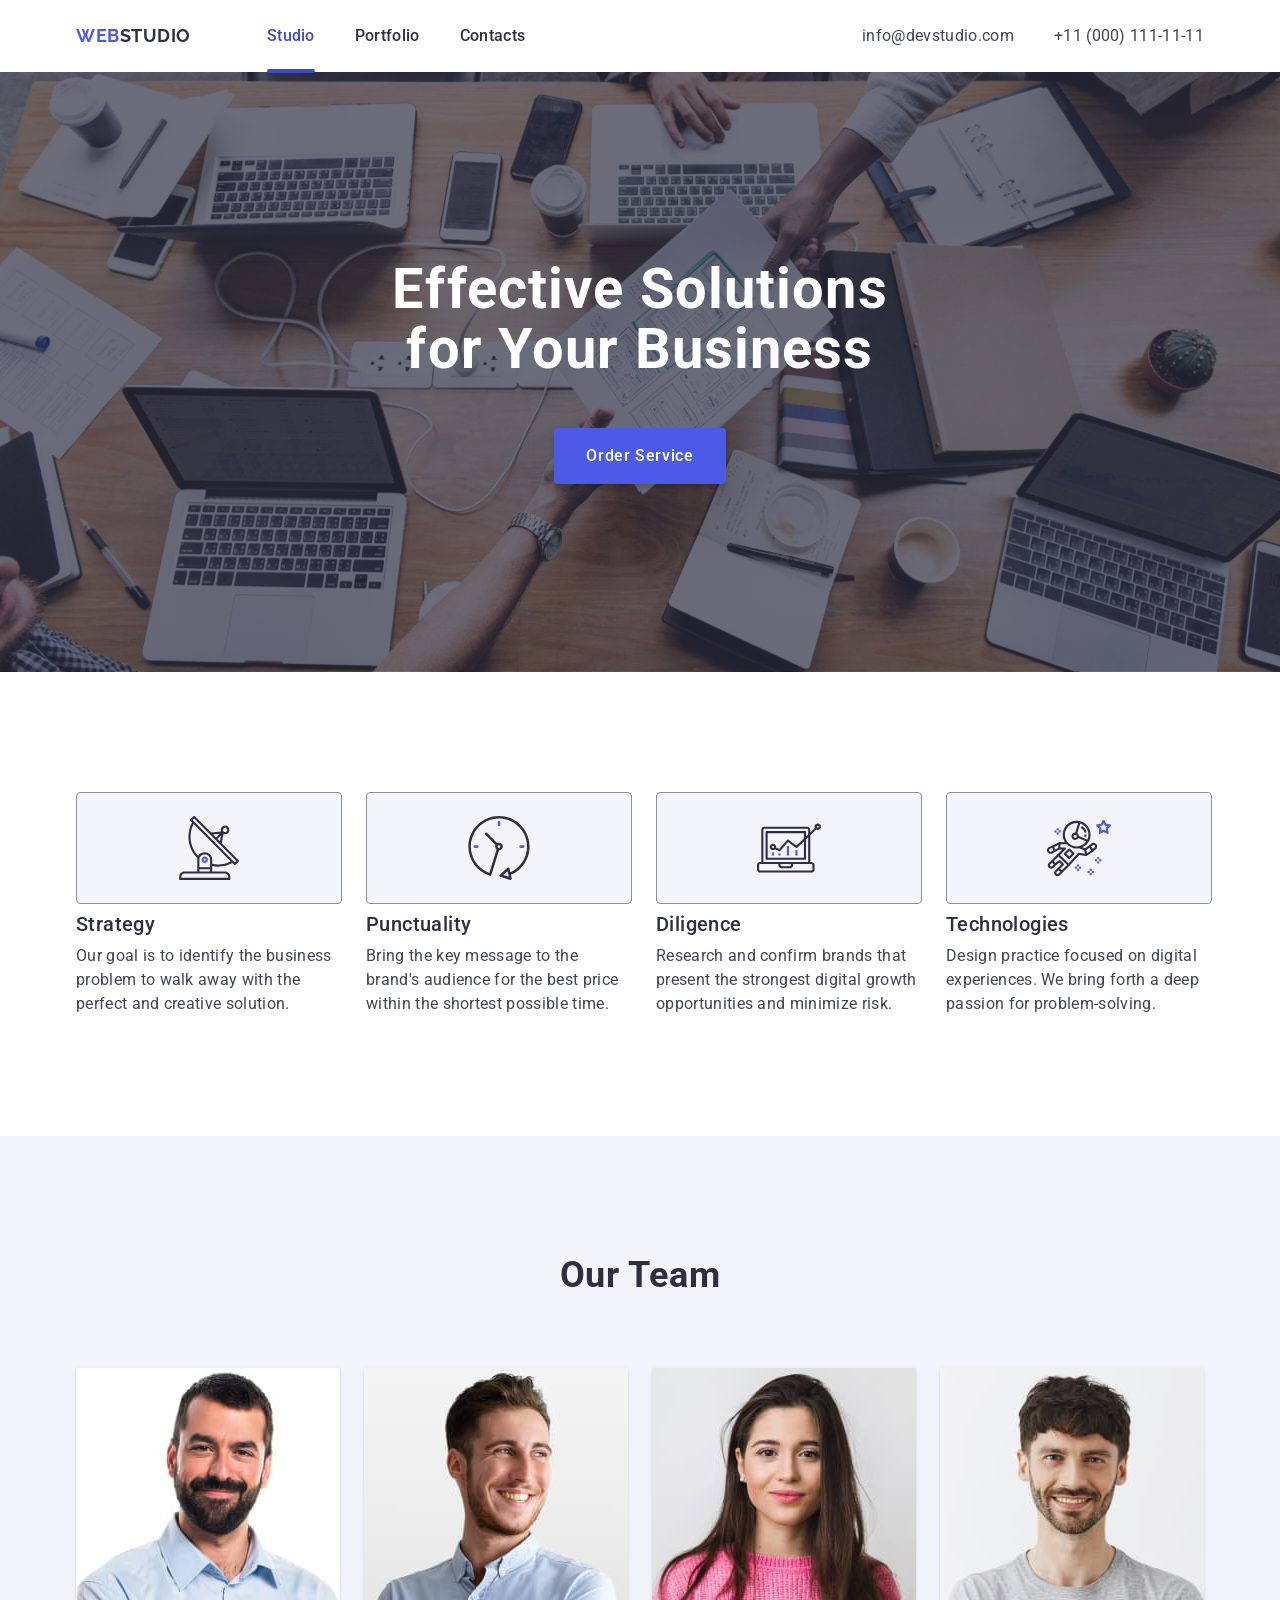
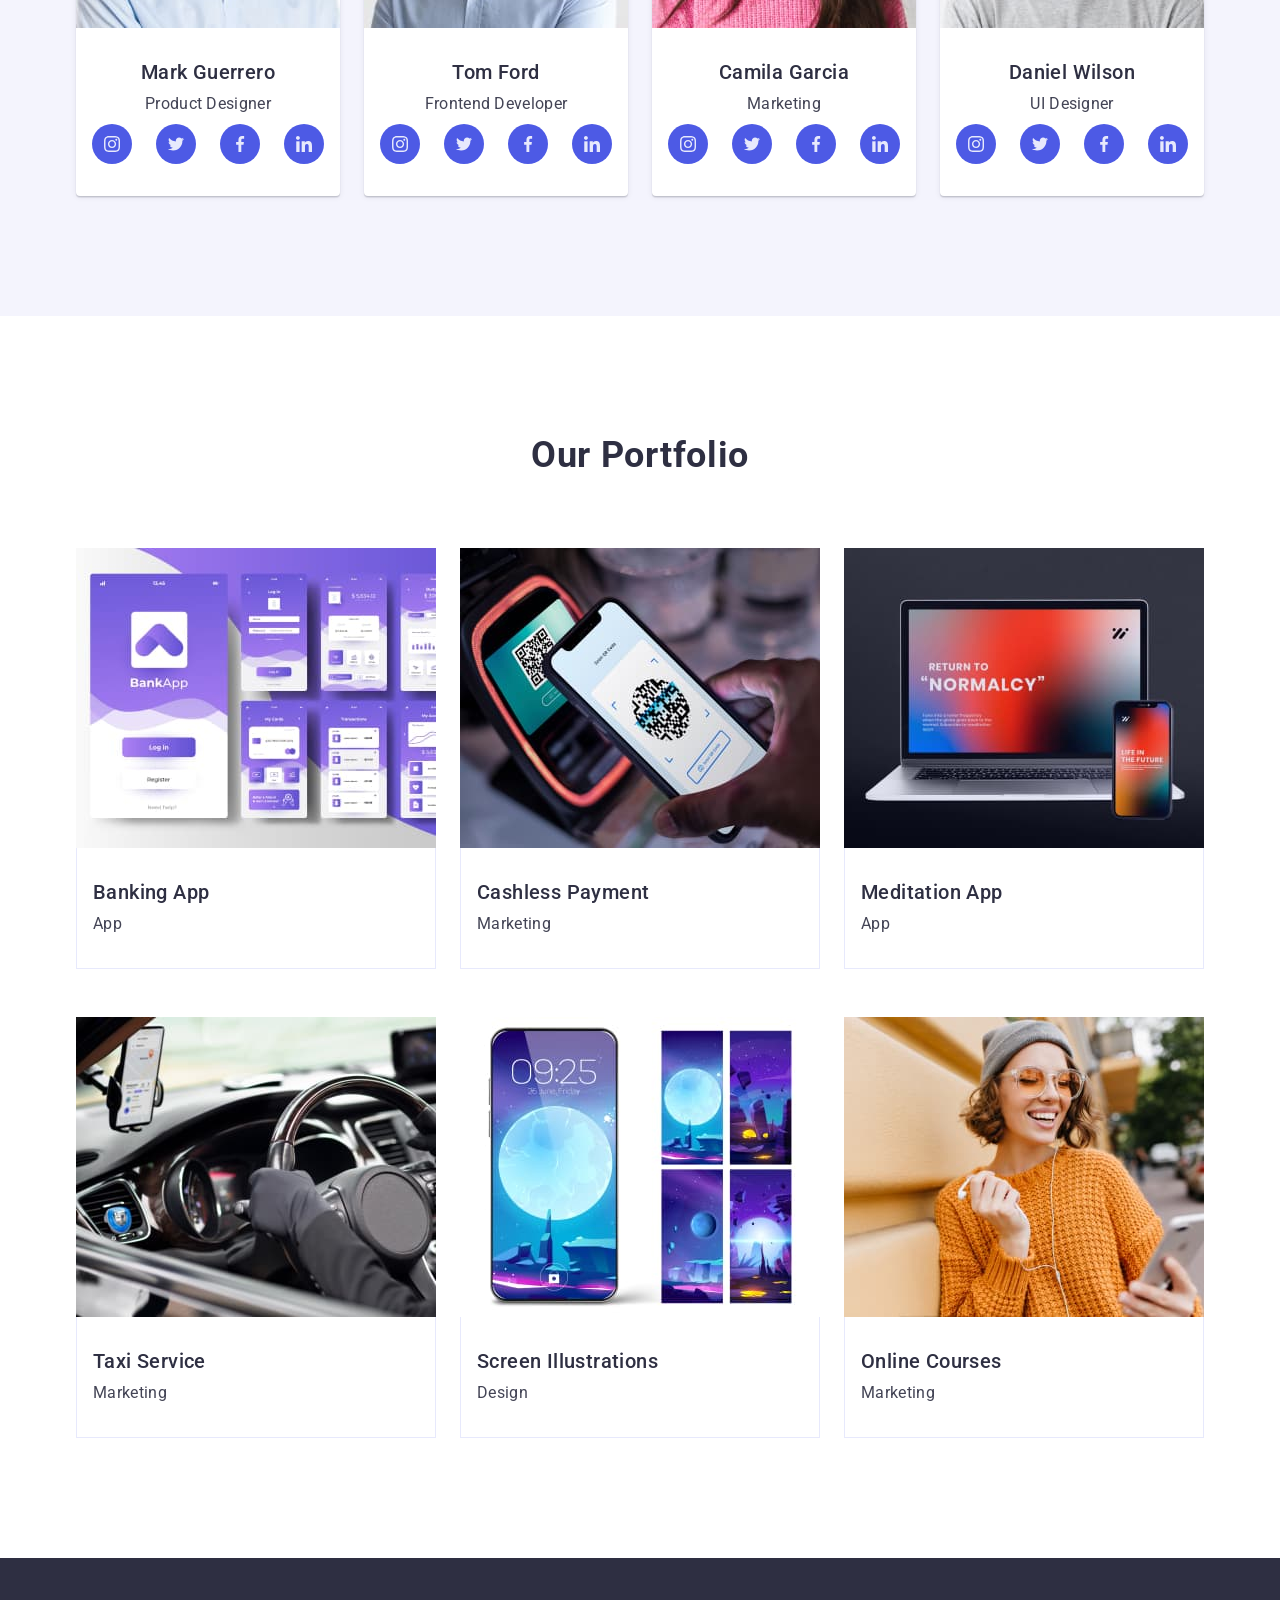
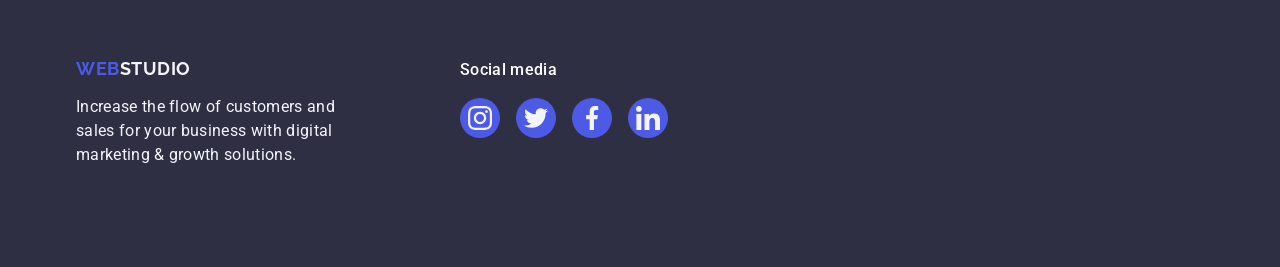
==== index.html @ c5cb3201 "test" ====
<!DOCTYPE html>
<html lang="en">
  <head>
    <meta charset="UTF-8" />
    <meta name="viewport" content="width=device-width, initial-scale=1.0" />
    <title>Websudio</title>
    <!--Fonts-->
    <link rel="preconnect" href="https://fonts.googleapis.com" />
    <link rel="preconnect" href="https://fonts.gstatic.com" crossorigin />
    <link
      href="https://fonts.googleapis.com/css2?family=Raleway:wght@700&family=Roboto:wght@400;500;700&display=swap"
      rel="stylesheet"
    />
    <!-- END Fonts-->
    <!--NORMILIZE-->
    <link
      rel="stylesheet"
      href="https://cdnjs.cloudflare.com/ajax/libs/modern-normalize/2.0.0/modern-normalize.min.css"
    />
    <!--END NORMILIZE-->
    <!--STYLES-->
    <link rel="stylesheet" href="./css/styles.css" />
    <!--END STYLES-->
  </head>

  <body>
    <!--HEADER START-->
    <header class="header">
      <div class="container header-inner">
          <nav class="header-nav">
            <a class="logo link" href="./index.html"
              >Web<span class="logo-accent">Studio</span></a
            >
            <ul class="header-nav-menu">
              <li class="nav-list">
                <a class="nav-link current" href="./index.html">Studio</a>
              </li>
              <li class="nav-list">
                <a class="nav-link" href="#">Portfolio</a>
              </li>
              <li class="nav-list"><a class="nav-link" href="#">Contacts</a></li>
            </ul>
          </nav>

          
              <ul class="header-contacts contacts-list">
                <li class="contacts-item">
                  <a class="contacts-link" href="mailto:info@devstudio.com"
                    >info@devstudio.com</a>
                  
                </li>
                <li class="contacts-item">
                  <a class="contacts-link" href="tel:+110001111111"
                    >+11 (000) 111-11-11</a>
                </li>
              </ul>
          
      </div>
    </header>
    <!--HEADER END-->
    <!--HERO 1 START-->
    <main>
      <section class="hero-section">
        <div class="container">
          <h1 class="hero-title">Effective Solutions for Your Business</h1>
          <button type="button" class="button-hero">Order Service</button>
        </div>
      </section>
      <!--HERO 1 END-->

      <!--BENEFITS 2 START-->
      <section class="benefits-section section">
        <div class="container benefits-inner">
            <h2 class="benefits-title visually-hidden">Our benefits</h2>
            <ul class="benefits-list">

              <li class="benefits-item">
                <div class="benefits-link"><svg class="benefits-icon" width="64" height="64"><use href="./images/icons.svg#icon-antenna"></use></svg></div>
                <h3 class="benefits-subtitle">Strategy</h3>
                <p class="benefits-text">
                  Our goal is to identify the business problem to walk away with
                  the perfect and creative solution.
                </p>
               
              </li>
              <li class="benefits-item">
                <div class="benefits-link"><svg class="benefits-icon" width="64" height="64"><use href="./images/icons.svg#icon-clock"></use></svg></div>
                <h3 class="benefits-subtitle">Punctuality</h3>
                <p class="benefits-text">
                  Bring the key message to the brand's audience for the best
                  price within the shortest possible time.
                </p>
              </li>
              <li class="benefits-item">
                <div class="benefits-link"><svg class="benefits-icon" width="64" height="64"><use href="./images/icons.svg#icon-diagram"></use></svg></div>
                <h3 class="benefits-subtitle">Diligence</h3>
                <p class="benefits-text">
                  Research and confirm brands that present the strongest digital
                  growth opportunities and minimize risk.
                </p>
              </li>
              <li class="benefits-item">
                <div class="benefits-link"><svg class="benefits-icon" width="64" height="64"><use href="./images/icons.svg#icon-astronaut"></use></svg></div>
                <h3 class="benefits-subtitle">Technologies</h3>
                <p class="benefits-text">
                  Design practice focused on digital experiences. We bring forth
                  a deep passion for problem-solving.
                </p>
              </li>
            </ul>
        </div>
      </section>
      <!--BENEFITS 2 END-->

      <!--TEAM 3 START-->
      <section class="team-section section">
        <div class="container team-inner">
            <h2 class="team-title">Our Team</h2>
              <ul class="team-list">
                <li class="team-item team">
                  <img
                    src="./images/team/man-in-shirt.jpg"
                    alt="designer"
                    width="264"
                  />
                  <div class="team-box">
                    <h3 class="team-subtitle">Mark Guerrero</h3>
                      <p class="team-text">Product Designer</p>

                      <ul class="socials-list">
                        <li class="social-item">
                            <a class="socials-link" href="#" target="blank">
                              <svg class="team-icon" width="16" height="16"><use href="./images/icons.svg#icon-instagram"></use></svg>
                              </a>
                        </li>
                        <li class="social-item">
                          <a class="socials-link" href="#" target="blank">
                          <svg class="team-icon" width="16" height="16"><use href="./images/icons.svg#icon-twitter"></use></svg></a>
                        </li>

                          <li class="social-item">
                              <a class="socials-link" href="#" target="blank">
                                <svg class="team-icon" width="16" height="16"><use href="./images/icons.svg#icon-facebook"></use></svg></a>
                          </li>

                          <li class="social-item">
                        <a class="socials-link" href="#" target="blank">
                          <svg class="team-icon" width="16" height="16"><use href="./images/icons.svg#icon-linkedin"></use></svg>
                        </a>
                          </li>                   
                        </ul>
                  </div>
                </li>

                <li class="team-item team">
                  <img
                    src="./images/team/smiling-man.jpg"
                    alt="developer"
                    width="264"
                  />
                  <div class="team-box">
                    <h3 class="team-subtitle">Tom Ford</h3>
                      <p class="team-text">Frontend Developer</p>
                         <ul class="socials-list">
                             <li class="social-item">
                               <a class="socials-link" href="#" target="blank">
                              <svg class="team-icon" width="16" height="16"><use href="./images/icons.svg#icon-instagram"></use></svg></a>
                                   </li>

                    
                        <li class="social-item">
                      <a class="socials-link" href="#" target="blank">
                          <svg class="team-icon" width="16" height="16"><use href="./images/icons.svg#icon-twitter"></use></svg>
                      </a>
                         </li>

                    <li class="social-item">
                      <a class="socials-link" href="#" target="blank">
                        <svg class="team-icon" width="16" height="16"><use href="./images/icons.svg#icon-facebook"></use></svg>
                      </a>
                    </li>

                    <li class="social-item">
                        <a class="socials-link" href="#" target="blank">
                          <svg class="team-icon" width="16" height="16"><use href="./images/icons.svg#icon-linkedin"></use></svg>
                        </a>
                    </li>                   
                     </ul>
                  </div>
              </li>

              <li class="team-item team">
                  <img
                    src="./images/team/woman.jpg"
                    alt="marketer"
                    width="264"
                  />
                  <div class="team-box">
                    <h3 class="team-subtitle">Camila Garcia</h3>
                    <p class="team-text">Marketing</p>
                      <ul class="socials-list">
                        <li class="social-item">
                          <a class="socials-link" href="#" target="blank">
                             <svg class="team-icon" width="16" height="16"><use href="./images/icons.svg#icon-instagram"></use></svg>
                           </a>
                        </li>   
                        
                    <li class="social-item">
                      <a class="socials-link" href="#" target="blank">
                          <svg class="team-icon" width="16" height="16"><use href="./images/icons.svg#icon-twitter"></use></svg>
                      </a>
                   </li>

                    <li class="social-item">
                     <a class="socials-link" href="#" target="blank">
                        <svg class="team-icon" width="16" height="16"><use href="./images/icons.svg#icon-facebook"></use></svg>
                      </a>
                    </li>

                    <li class="social-item">
                       <a class="socials-link" href="#" target="blank">
                          <svg class="team-icon" width="16" height="16"><use href="./images/icons.svg#icon-linkedin"></use></svg>
                        </a>
                    </li>                   
                     </ul>
                  </div>
              </li>

              <li class="team-item team">
                  <img
                    src="./images/team/man-in-t-shirt.jpg"
                    alt="designer"
                    width="264"
                  />
                  <div class="team-box">
                    <h3 class="team-subtitle">Daniel Wilson</h3>
                    <p class="team-text">UI Designer</p>
                      <ul class="socials-list">
                         <li class="social-item">
                      <a class="socials-link" href="#" target="blank">
                        <svg class="team-icon" width="16" height="16"><use href="./images/icons.svg#icon-instagram"></use></svg>
                      </a>
                          </li>
                         <li class="social-item">
                           <a class="socials-link" href="#" target="blank">
                              <svg class="team-icon" width="16" height="16"><use href="./images/icons.svg#icon-twitter"></use></svg>
                             </a>
                         </li>
                          <li class="social-item">
                     <a class="socials-link" href="#" target="blank">
                        <svg class="team-icon" width="16" height="16"><use href="./images/icons.svg#icon-facebook"></use></svg>
                      </a>
                          </li>
                          <li class="social-item">
                       <a class="socials-link" href="#" target="blank">
                          <svg class="team-icon" width="16" height="16"><use href="./images/icons.svg#icon-linkedin"></use></svg>
                        </a>
                         </li> 
                      </ul>
                  </div>
              </li>
            </ul>
        </div>
      </section>
      <!--TEAM 3 END-->

      <!--PORTFOLIO 4 START-->
      <section class="portfolio-section section">
        <div class="container inner">
            <h2 class="portfolio-title">Our Portfolio</h2>
            <ul class="portfolio-list">
              <li class="portfolio-item">
                <div class="portfolio">
                  <img
                    src="./images/portfolio/banking-app.jpg"
                    alt="banking-app"
                    width="360"
                  />
                    <p class="overlay overlay-text">14 Stylish and User-Friendly App Design Concepts · Task Manager App · Calorie Tracker App · Exotic Fruit Ecommerce App · Cloud Storage App</p>
                </div>

                  <div class="portfolio-card">
                    <h3 class="portfolio-subtitle">Banking App</h3>
                    <p class="portfolio-text">App</p>
                  </div>
              </li>

              <li class="portfolio-item">
                <div class="portfolio">
                  <img
                    src="./images/portfolio/cashless-payment.jpg"
                    alt="cashless-payment"
                    width="360"
                  />
                    <p class="overlay overlay-text">14 Stylish and User-Friendly App Design Concepts · Task Manager App · Calorie Tracker App · Exotic Fruit Ecommerce App · Cloud Storage App</p>
                </div>

                  <div class="portfolio-card">
                    <h3 class="portfolio-subtitle">Cashless Payment</h3>
                    <p class="portfolio-text">Marketing</p>
                  </div>
              </li>

              <li class="portfolio-item">
                <div class="portfolio">
                  <img
                    src="./images/portfolio/gadgets.jpg"
                    alt="gadgets"
                    width="360"
                  />
                    <p class="overlay overlay-text">14 Stylish and User-Friendly App Design Concepts · Task Manager App · Calorie Tracker App · Exotic Fruit Ecommerce App · Cloud Storage App</p>
                </div>

                  <div class="portfolio-card">
                    <h3 class="portfolio-subtitle">Meditation App</h3>
                    <p class="portfolio-text">App</p>

                  </div>
              </li>

              <li class="portfolio-item">
                <div class="portfolio">
                  <img 
                  src="./images/portfolio/car.jpg" 
                  alt="car" 
                  width="360" 
                  />
                    <p class="overlay overlay-text">14 Stylish and User-Friendly App Design Concepts · Task Manager App · Calorie Tracker App · Exotic Fruit Ecommerce App · Cloud Storage App</p>         
                </div>

                  <div class="portfolio-card">
                    <h3 class="portfolio-subtitle">Taxi Service</h3>
                    <p class="portfolio-text">Marketing</p>
                  </div>
              </li>

              <li class="portfolio-item">
                <div class="portfolio">
                  <img
                    src="./images/portfolio/smartphone.jpg"
                    alt="smartphone"
                    width="360"
                  />
                    <p class="overlay overlay-text">14 Stylish and User-Friendly App Design Concepts · Task Manager App · Calorie Tracker App · Exotic Fruit Ecommerce App · Cloud Storage App</p>                
                </div>

                    <div class="portfolio-card">
                    <h3 class="portfolio-subtitle">Screen Illustrations</h3>
                    <p class="portfolio-text">Design</p>
                  </div>
              </li>

              <li class="portfolio-item">
                <div class="portfolio">
                  <img
                    src="./images/portfolio/girl.jpg"
                    alt="girl"
                    width="360"
                  />
                    <p class="overlay overlay-text">14 Stylish and User-Friendly App Design Concepts · Task Manager App · Calorie Tracker App · Exotic Fruit Ecommerce App · Cloud Storage App</p>                    
                </div>

                    <div class="portfolio-card">
                    <h3 class="portfolio-subtitle">Online Courses</h3>
                    <p class="portfolio-text">Marketing</p>
                  </div>
              </li>
            </ul>
        </div>
      </section>
    </main>

    <footer class="footer">
      <div class="container inner-footer">
          <div class="footer-box">
            <a class="logo link logo-footer" href="./index.html"
             >Web<span class="logo-accent-footer">Studio</span></a>
             <p class="footer-text">
               Increase the flow of customers and sales for your business with
                digital marketing & growth solutions.
                </p>
           </div>
        
               
            <div class="footer-team-socials">
                <p class="footer-title">Social media</p>
                  <ul class="footer-socials-list">
                      <li class="footer-social-item">
                        <a class="footer-socials-link" href="#" target="blank">
                        <svg class="footer-icon" width="24" height="24"><use href="./images/icons.svg#icon-instagram"></use></svg>
                        </a>
                     </li>

                    
                      <li class="footer-social-item">
                        <a class="footer-socials-link" href="#" target="blank">
                         <svg class="footer-icon" width="24" height="24"><use href="./images/icons.svg#icon-twitter"></use></svg>
                        </a>
                      </li>

                      <li class="footer-social-item">
                        <a class="footer-socials-link" href="#" target="blank">
                          <svg class="footer-icon" width="24" height="24"><use href="./images/icons.svg#icon-facebook"></use></svg>
                       </a>
                      </li>

                      <li class="footer-social-item">
                        <a class="footer-socials-link" href="#" target="blank">
                          <svg class="footer-icon" width="24" height="24"><use href="./images/icons.svg#icon-linkedin"></use></svg>
                        </a>
                      </li>                   
                    </ul>
            </div>

      </div>

    </footer>
  </body>
</html>
---- css/styles.css ----
:root {
  --color-brand:#4D5AE5;
  --color-brand-second:#ffffff;
  --color-background-second:#F4F4FD;
  --color-pressed:#404BBF;  
  --color-title:#2E2F42;
  --color-text:#434455;
  --color-modal:#2E2F42;
  --color-modal-bgc:#FCFCFC;
  --color-border:#E7E9FC;
  --color-border-ben:#8E8F99;
  --color-footer-h:#31D0AA;
  
}
/*____________BODY___________________*/
 body {
    color: var(--color-text);
    font-family:'Roboto', sans-serif; 
    background-color: var(--color-brand-second);
    font-size: 16px; 
    font-weight: 500;

}

h1,h2,h3,h4,h5,h6,p {
    margin: 0;}

a {
    text-decoration: none ;
}

ul, ol {
    list-style-type: none;
	margin: 0;
	padding: 0;
}

img {
	display: block;
	max-width: 100%;
}

.container { 
max-width: 1158px;
padding:0 15px ;
margin: 0 auto;
} 
.section {
    padding: 120px 0;
    max-width:1440px; /*?*/
    margin: 0 auto; /*?*/

}

.visually-hidden {
  position: absolute;
  width: 1px;
  height: 1px;
  margin: -1px;
  border: 0;
  padding: 0;
  
  white-space: nowrap;
  clip-path: inset(100%);
  clip: rect(0 0 0 0);
  overflow: hidden;
}
/*HEADER*/
.header{
    max-width:1440px; /*?*/
    margin: 0 auto;
    box-shadow: 0px 2px 1px rgba(46, 47, 66, 0.08), 0px 1px 1px rgba(46, 47, 66, 0.16), 0px 1px 6px rgba(46, 47, 66, 0.08);
}
.header-inner {
    display: flex;
    align-items: center; 
}

.header-nav{
    display: flex;
    align-items: center;
    }

.logo {
    display: flex;
    align-items: center;
    color:var(--color-brand);
    font-family: 'Raleway' , sans-serif;
    font-size: 18px;
    font-weight: 700;
    line-height: 1.17;  
    letter-spacing: 0.03em;
    text-transform: uppercase;

}
.logo-accent{
    color:var(--color-title);
}

.header-nav-menu {
    display: flex;
    gap:40px;
    margin-left: 76px;

}
.nav-link{
    display: inline-block;
    position: relative;
    color:var(--color-title);
    line-height: 1.5; 
    letter-spacing: 0.02em;
    padding: 24px 0;
    transition:color 250ms cubic-bezier(0.4, 0, 0.2, 1);
}
.nav-link:hover, .nav-link:focus{
    color:var(--color-pressed);
}
.current {
    color:var(--color-pressed);
}
.nav-link.current::after{
    color:var(--color-pressed);
    content: "";
    width:100%;
    position: absolute;
    left: 0;
    bottom: -1px;
    height: 4px;
    border-radius: 2px;
    background-color:var(--color-pressed);

}
.header-contacts{
    display: flex;
    gap: 40px;
    margin-left: auto;
}

.contacts{
    font-style: normal;
}
.contacts-list{
    display: flex;
    gap:40px;  

}
.contacts-link{
    display: inline-block;
    padding: 24px 0; 
    color: var(--color-text);
    font-style: normal;
    font-weight: 400;
    line-height: 1.5; 
    letter-spacing: 0.02em;
    transition:color 250ms cubic-bezier(0.4, 0, 0.2, 1);

}
.contacts-link:hover{
    color:var(--color-pressed);
}
.contacts-link:focus{
    color:var(--color-pressed);
}

.contacts-item a{
   
  
}
.contacts-item {

}
/* .contacts-item a:hover, .contacts-item a:focus{
    color:var(--color-pressed);
} */



/* HERO SECTION START 1*/

.hero-section {
    text-align: center;
    padding:188px 0 ;
    background-image: linear-gradient(rgba(46, 47, 66, 0.7), rgba(46, 47, 66, 0.7)), url(../images/hero/hero-bg.jpg);
    background-repeat: no-repeat;
    background-position: center;
    background-size: cover;
    max-width:1440px;
    margin: 0 auto;
    background-color:var(--color-title);
} 

.hero-container{

}

.hero-title {
    color:var(--color-brand-second);
    font-size: 56px;
    text-align: center; 
    font-weight: 700;
    line-height: 1.07; 
    letter-spacing: 0.02em; 
    max-width: 496px;
    margin:0 auto;
    margin-bottom: 48px;
    
    
}
.button-hero {
    display:inline-block;
    font-family: inherit;
    color:var(--color-brand-second);
    background-color:var(--color-brand);
    line-height: 1.5; 
    letter-spacing: 0.04em;
    font-weight: inherit;
    cursor: pointer;
    border-radius: 4px;
    box-shadow: 0px 4px 4px 0px rgba(0, 0, 0, 0.15);
    padding: 16px 32px;
    text-align: center;
    margin: 0 auto;
    border:0;
    transition-property: background-color;
    transition-duration: 250ms;
    transition-timing-function: cubic-bezier(0.4, 0, 0.2, 1);
    
}

.button-hero:hover,.button-hero:focus {
    background-color:var(--color-pressed);
}
/* HERO SECTION END 1*/
/* BENEFITS SECTION START 2*/

.benefits-section{
    padding: 120px 0;

}

.benefits-inner{
  
}
.benefits-list{
    display: flex;
    flex-direction: row;
    align-items: flex-start;
    gap: 24px;
}
.benefits-item{


}
.benefits-link{
    background-color: var(--color-background-second);
    display: flex;
    align-items: center;
    justify-content: center;
    padding: 24px 100px;
    border-radius: 4px;
    border: 1px solid var(--color-border-ben);
    margin-bottom: 8px;
        height: 112px;
}

.benefits-icon {
 
}

.benefits-icon:hover {
    
}


.benefits-title{font-weight: inherit;}

.benefits-subtitle {
    color: var(--color-title);
    font-weight: inherit;
    font-size: 20px;
    line-height: 1.2; 
    letter-spacing: 0.02em;
    margin-bottom: 8px;
}
.benefits-text {
    color: var(--color-text);
    line-height: 1.5;  
    letter-spacing: 0.02em;
    font-weight: 400;
}
/* BENEFIT SECTION END 2*/
/*TEAM SECTION START 3*/
.team-section{
    background-color:var(--color-background-second);
}
.team-title {
    color: var(--color-title);
    text-align: center;
    font-size: 36px;
    font-weight: 700;
    line-height: 1.11;
    letter-spacing:0.02em;
    text-transform:capitalize;
    margin-bottom: 72px;
}

.team-item .team-list {
    background-color: var(--color-brand-second);
}
.team-subtitle {
    color: var(--color-title);
    font-weight: inherit;
    text-align: center;
    font-size: 20px;
    line-height: 1.2;
    letter-spacing: 0.02em;
    margin-bottom: 8px;
}
.team-list{
    display: flex;
    flex-direction: row;
    align-items: flex-start;
    gap: 24px;
}
.team-item{
    flex-basis: calc((100%-72px)/4);
}

.socials-list:hover{

}


.team{ 
    background-color: var(--color-brand-second); 
    border-radius: 0px 0px 4px 4px; 
    box-shadow: 0px 2px 1px 0px rgba(46, 47, 66, 0.08), 0px 1px 1px 0px rgba(46, 47, 66, 0.16), 0px 1px 6px 0px rgba(46, 47, 66, 0.08); 
} 

.team-box{ 
     padding: 32px 0;
    /* padding:32px 16px;  */
} 



.team-text {
color: var(--color-text);
text-align: center;
font-weight: 400;
line-height: 1.5; 
letter-spacing: 0.02em;
margin-bottom: 8px;

}

.socials-list { 
    display: flex; 
    max-width: 264px;
    gap:24px; 
    justify-content: center;   
    } 
.social-item {
    /* background-color: var(--color-brand);     
    border-radius: 50%; */
}


.socials-link{
    display: flex;
    align-items: center; 
    align-self: center;
    justify-content: center;
    width: 40px;
    height: 40px;
    background-color:var(--color-brand);
     border-radius: 50%;
    fill:var(--color-border);  
    transition-property: background-color;
    transition-duration: 250ms;
    transition-timing-function: cubic-bezier(0.4, 0, 0.2, 1);  
    cursor: pointer;
} 
.social-item:hover { background-color:var(--color-pressed);             
}

/*TEAM SECTION 3 END*/

/*PORTFOLIO START 4*/
.portfolio{
    overflow: hidden;
    position: relative;
}
.portfolio-title {
    color: var(--color-modal);
    text-align: center;
    font-size: 36px;
    font-weight: 700;
    line-height: 1.11;
    letter-spacing: 0.02em;
    text-transform: capitalize;
    margin-bottom: 72px;
    
}
.portfolio-item{
    transition-property: box-shadow;
    transition-duration: 250ms;
    transition-timing-function:cubic-bezier(0.4, 0, 0.2, 1);
}
.portfolio-item:hover{
    box-shadow: 0px 2px 1px 0px rgba(46, 47, 66, 0.08), 0px 1px 1px 0px rgba(46, 47, 66, 0.16), 0px 1px 6px 0px rgba(46, 47, 66, 0.08);


    
}
.portfolio-list{
   
    display: flex;
    flex-wrap: wrap;
    column-gap:24px;
    row-gap:48px ;  
}

.portfolio-card{
   
   border-right: 1px solid var(--color-border);
   border-bottom:1px solid var(--color-border) ;
   border-left: 1px solid var(--color-border);
   padding:32px  16px ;

}

.portfolio-item{
    max-width:calc((100%-48px)/3);
    position:relative;
    overflow:hidden;
    
}
.overlay-text {
    position:absolute;
    padding: 40px 32px;  /* 164px */
    background-color: var(--color-brand);
    color: var(--color-background-second);
    font-family: inherit;
    font-size: inherit;
    font-weight: 400;
    line-height: 1.5; 
    letter-spacing: 0.02em;
    top:0;
    left:0;
    width:100%;
    height:100%;
    transform:translateY(100%);
    transition:transform 250ms cubic-bezier(0.4, 0, 0.2, 1);
}

.portfolio-item:hover .overlay-text{
    transform: translateY(0%);
    /* transform:translateY(0); */
}



.portfolio-subtitle {
    color: var(--color-modal);
    font-weight: inherit;
    font-size: 20px;
    line-height: 1.2; 
    letter-spacing: 0.02em;
    margin-bottom: 8px;
    align-items: flex-start;
    
}
.portfolio-text {
    color:var(--color-text);
    align-items: flex-start;
    font-weight: 400;
    line-height: 1.5; 
    letter-spacing: 0.02em;

   
}




    /*FOOTER*/

.footer{
  
    background-color:var(--color-modal) ;
    padding:100px 0;
}
/* .inner-footer{display:inline-block}; */

.inner-footer{
    display: flex;
    flex-direction: row;
    justify-content: flex-start;
    align-items: baseline;

}
.footer-box{
    display: flex;
    flex-direction: column;
    margin-right: 120px;
   
}
.footer-text{
    color: var(--color-background-second);
    font-weight: 400;
    line-height: 1.5; 
    letter-spacing: 0.02em;
    max-width: 264px;
}
.logo-accent-footer {
    color:var(--color-background-second);
}

.logo-footer{
    margin-bottom: 16px;
}
.footer-title{
    color:var(--color-brand-second);
    font-family: Roboto;
    font-size: 16px;
    font-style: normal;
    font-weight: 500;
    line-height: 1.5; 
    letter-spacing: 0.02em;
    margin-bottom: 16px;
}

.footer-team-socials {

}
.footer-socials-list {
    display: flex;

    gap: 16px;
}
.footer-social-item {
    /* display: flex; */
    /* align-items: center;
    justify-content: center;  */
    width: 40px;
    height: 40px;
    /* background-color: var(--color-brand);   */
    border-radius: 50%; 
    
}

.footer-socials-link{

    border-radius: 50%;
    width: 100%;
    height:100%;
    display: flex;
    align-items: center;
    justify-content: center; 
    background-color: var(--color-brand);  
    fill: var(--color-background-second);
    transition:background-color 250ms cubic-bezier(0.4, 0, 0.2, 1);

}

.footer-socials-item:hover{ 
   
}
.footer-icon{
  
}
.footer-socials-link:hover{
    background-color:var(--color-footer-h);
}
.footer-socials-link:focus{ 
    background-color:var(--color-footer-h);             
}
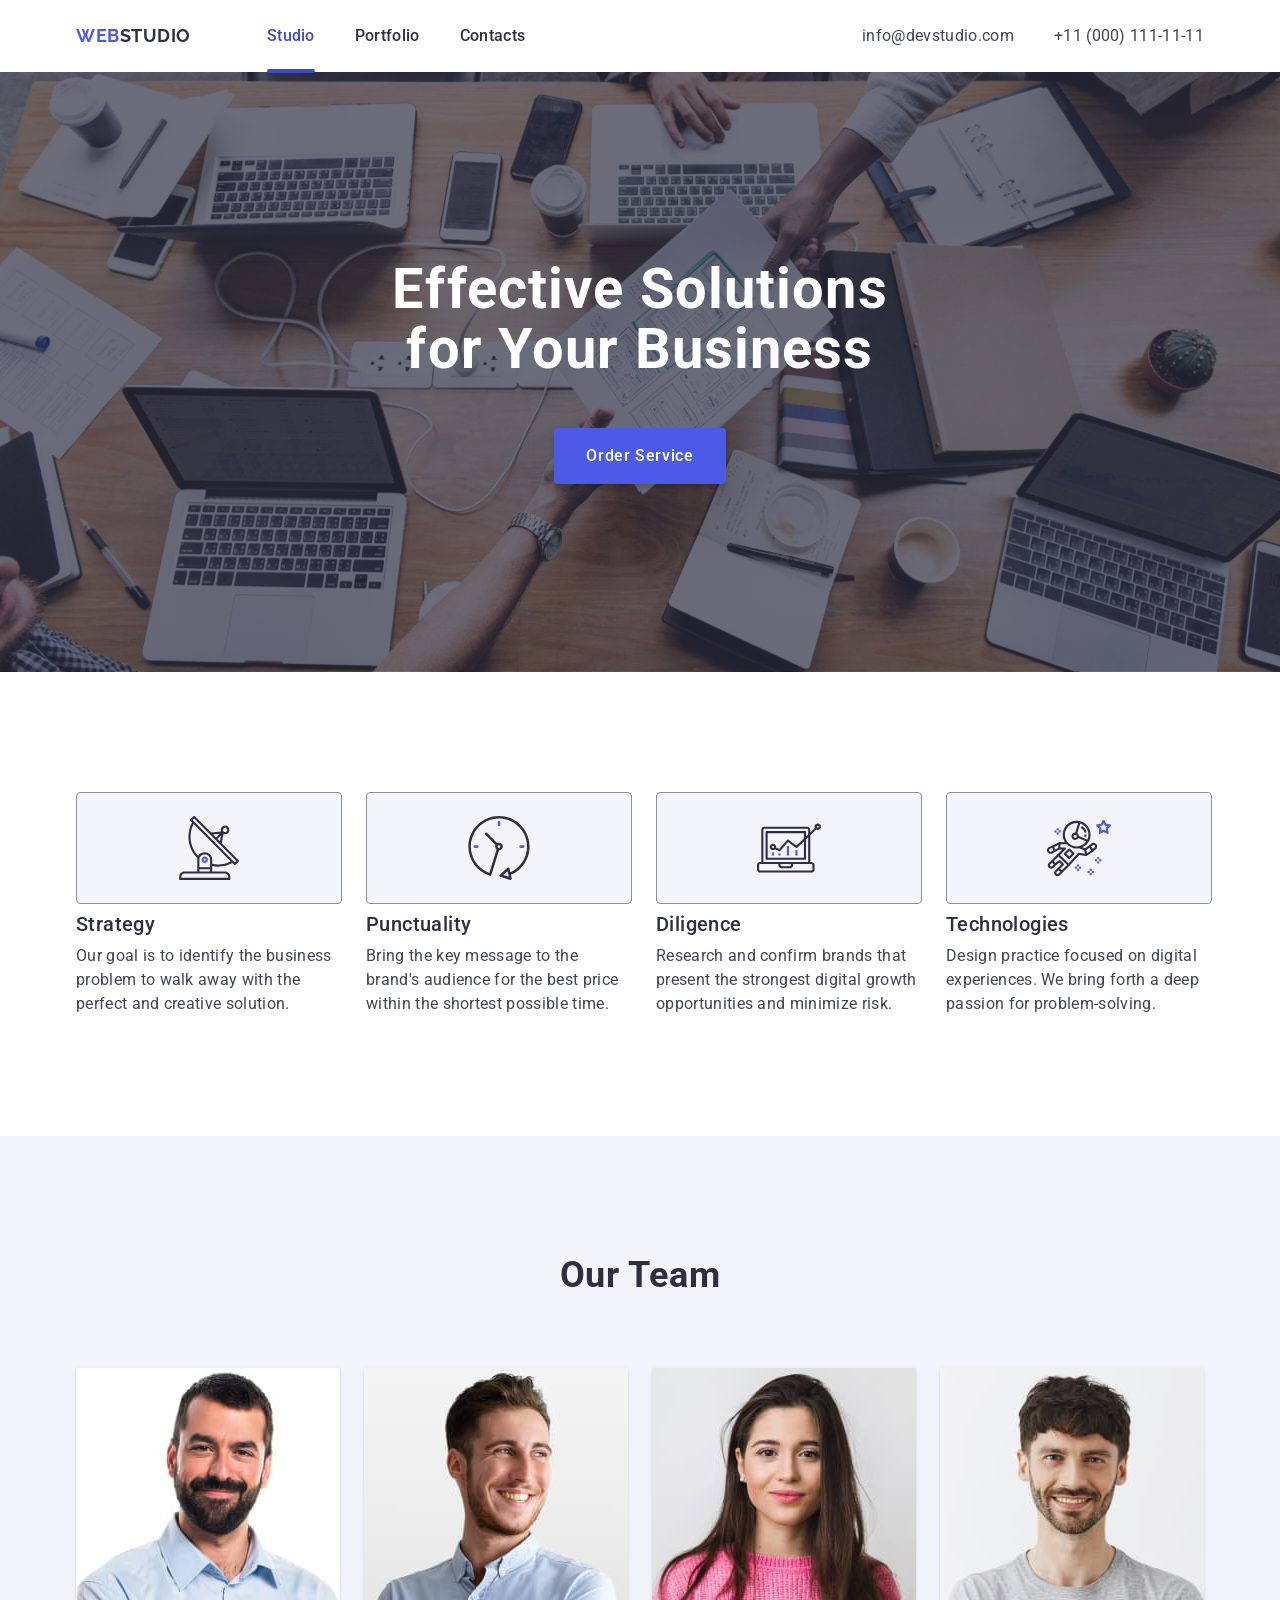
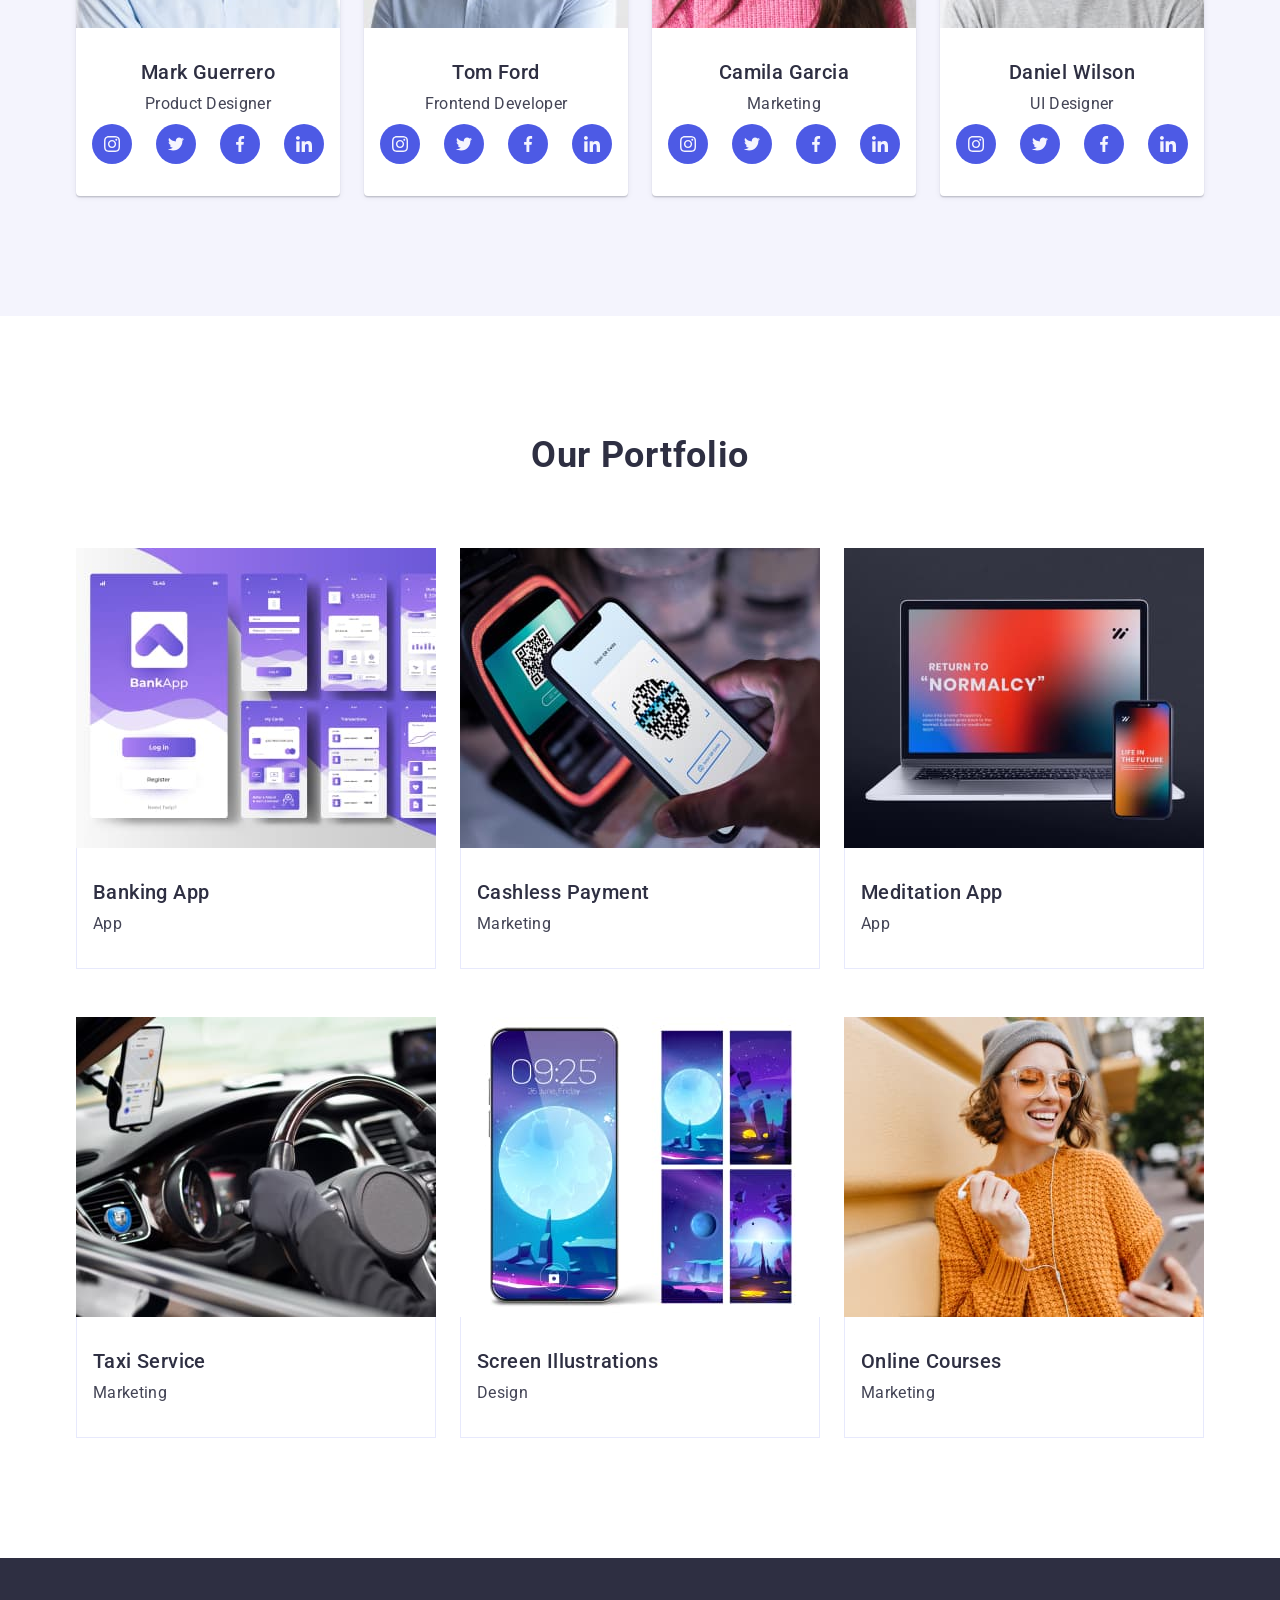
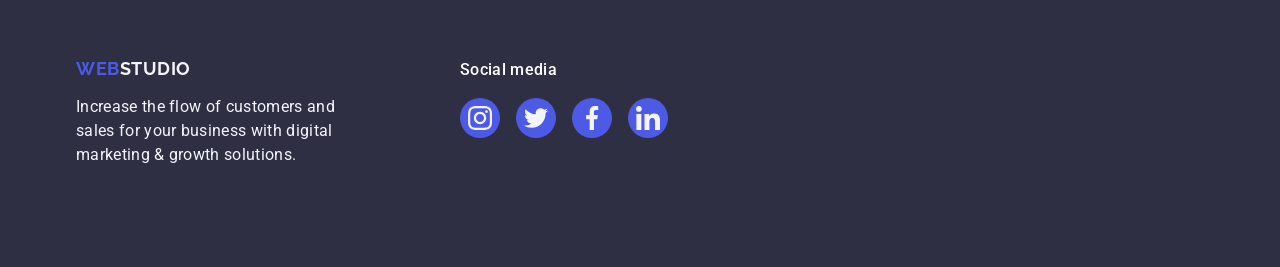
==== commit 3d6d828a: "concats one line" ====
--- a/index.html
+++ b/index.html
@@ -45,13 +45,11 @@
           
               <ul class="header-contacts contacts-list">
                 <li class="contacts-item">
-                  <a class="contacts-link" href="mailto:info@devstudio.com"
-                    >info@devstudio.com</a>
+                  <a class="contacts-link" href="mailto:info@devstudio.com">info@devstudio.com</a>
                   
                 </li>
                 <li class="contacts-item">
-                  <a class="contacts-link" href="tel:+110001111111"
-                    >+11 (000) 111-11-11</a>
+                  <a class="contacts-link" href="tel:+110001111111">+11 (000) 111-11-11</a>
                 </li>
               </ul>
           
@@ -163,29 +161,28 @@
                       <p class="team-text">Frontend Developer</p>
                          <ul class="socials-list">
                              <li class="social-item">
-                               <a class="socials-link" href="#" target="blank">
-                              <svg class="team-icon" width="16" height="16"><use href="./images/icons.svg#icon-instagram"></use></svg></a>
-                                   </li>
+                              <a class="socials-link" href="#" target="blank">
+                                <svg class="team-icon" width="16" height="16"><use href="./images/icons.svg#icon-instagram"></use></svg></a>
+                              </li>
 
                     
-                        <li class="social-item">
-                      <a class="socials-link" href="#" target="blank">
-                          <svg class="team-icon" width="16" height="16"><use href="./images/icons.svg#icon-twitter"></use></svg>
-                      </a>
-                         </li>
-
-                    <li class="social-item">
+                             <li class="social-item">
+                              <a class="socials-link" href="#" target="blank">
+                                <svg class="team-icon" width="16" height="16"><use href="./images/icons.svg#icon-twitter"></use></svg></a>
+                              </li>
+
+                            <li class="social-item">
                       <a class="socials-link" href="#" target="blank">
                         <svg class="team-icon" width="16" height="16"><use href="./images/icons.svg#icon-facebook"></use></svg>
                       </a>
-                    </li>
-
-                    <li class="social-item">
+                            </li>
+
+                              <li class="social-item">
                         <a class="socials-link" href="#" target="blank">
                           <svg class="team-icon" width="16" height="16"><use href="./images/icons.svg#icon-linkedin"></use></svg>
                         </a>
-                    </li>                   
-                     </ul>
+                              </li>                   
+                           </ul>
                   </div>
               </li>
 
@@ -201,26 +198,22 @@
                       <ul class="socials-list">
                         <li class="social-item">
                           <a class="socials-link" href="#" target="blank">
-                             <svg class="team-icon" width="16" height="16"><use href="./images/icons.svg#icon-instagram"></use></svg>
-                           </a>
+                             <svg class="team-icon" width="16" height="16"><use href="./images/icons.svg#icon-instagram"></use></svg></a>
                         </li>   
                         
-                    <li class="social-item">
-                      <a class="socials-link" href="#" target="blank">
-                          <svg class="team-icon" width="16" height="16"><use href="./images/icons.svg#icon-twitter"></use></svg>
-                      </a>
-                   </li>
+                         <li class="social-item">
+                             <a class="socials-link" href="#" target="blank">
+                          <svg class="team-icon" width="16" height="16"><use href="./images/icons.svg#icon-twitter"></use></svg></a>
+                        </li>
 
                     <li class="social-item">
                      <a class="socials-link" href="#" target="blank">
-                        <svg class="team-icon" width="16" height="16"><use href="./images/icons.svg#icon-facebook"></use></svg>
-                      </a>
+                        <svg class="team-icon" width="16" height="16"><use href="./images/icons.svg#icon-facebook"></use></svg></a>
                     </li>
 
                     <li class="social-item">
                        <a class="socials-link" href="#" target="blank">
-                          <svg class="team-icon" width="16" height="16"><use href="./images/icons.svg#icon-linkedin"></use></svg>
-                        </a>
+                          <svg class="team-icon" width="16" height="16"><use href="./images/icons.svg#icon-linkedin"></use></svg></a>
                     </li>                   
                      </ul>
                   </div>
@@ -238,23 +231,19 @@
                       <ul class="socials-list">
                          <li class="social-item">
                       <a class="socials-link" href="#" target="blank">
-                        <svg class="team-icon" width="16" height="16"><use href="./images/icons.svg#icon-instagram"></use></svg>
-                      </a>
+                        <svg class="team-icon" width="16" height="16"><use href="./images/icons.svg#icon-instagram"></use></svg></a>
                           </li>
                          <li class="social-item">
                            <a class="socials-link" href="#" target="blank">
-                              <svg class="team-icon" width="16" height="16"><use href="./images/icons.svg#icon-twitter"></use></svg>
-                             </a>
+                              <svg class="team-icon" width="16" height="16"><use href="./images/icons.svg#icon-twitter"></use></svg></a>
                          </li>
                           <li class="social-item">
-                     <a class="socials-link" href="#" target="blank">
-                        <svg class="team-icon" width="16" height="16"><use href="./images/icons.svg#icon-facebook"></use></svg>
-                      </a>
+                           <a class="socials-link" href="#" target="blank">
+                        <svg class="team-icon" width="16" height="16"><use href="./images/icons.svg#icon-facebook"></use></svg></a>
                           </li>
                           <li class="social-item">
                        <a class="socials-link" href="#" target="blank">
-                          <svg class="team-icon" width="16" height="16"><use href="./images/icons.svg#icon-linkedin"></use></svg>
-                        </a>
+                          <svg class="team-icon" width="16" height="16"><use href="./images/icons.svg#icon-linkedin"></use></svg></a>
                          </li> 
                       </ul>
                   </div>
--- a/css/styles.css
+++ b/css/styles.css
@@ -364,9 +364,13 @@
 .social-item {
     /* background-color: var(--color-brand);     
     border-radius: 50%; */
-}
-
-
+
+}
+
+.team-icon{
+    fill:var(--color-background-second);   
+    
+}
 .socials-link{
     display: flex;
     align-items: center; 
@@ -375,15 +379,20 @@
     width: 40px;
     height: 40px;
     background-color:var(--color-brand);
-     border-radius: 50%;
-    fill:var(--color-border);  
+    border-radius: 50%;
     transition-property: background-color;
     transition-duration: 250ms;
     transition-timing-function: cubic-bezier(0.4, 0, 0.2, 1);  
     cursor: pointer;
 } 
-.social-item:hover { background-color:var(--color-pressed);             
-}
+
+.socials-link:hover{
+    background-color:var(--color-pressed);
+}
+.socials-link:focus{ 
+    background-color:var(--color-pressed); }
+
+
 
 /*TEAM SECTION 3 END*/
 
